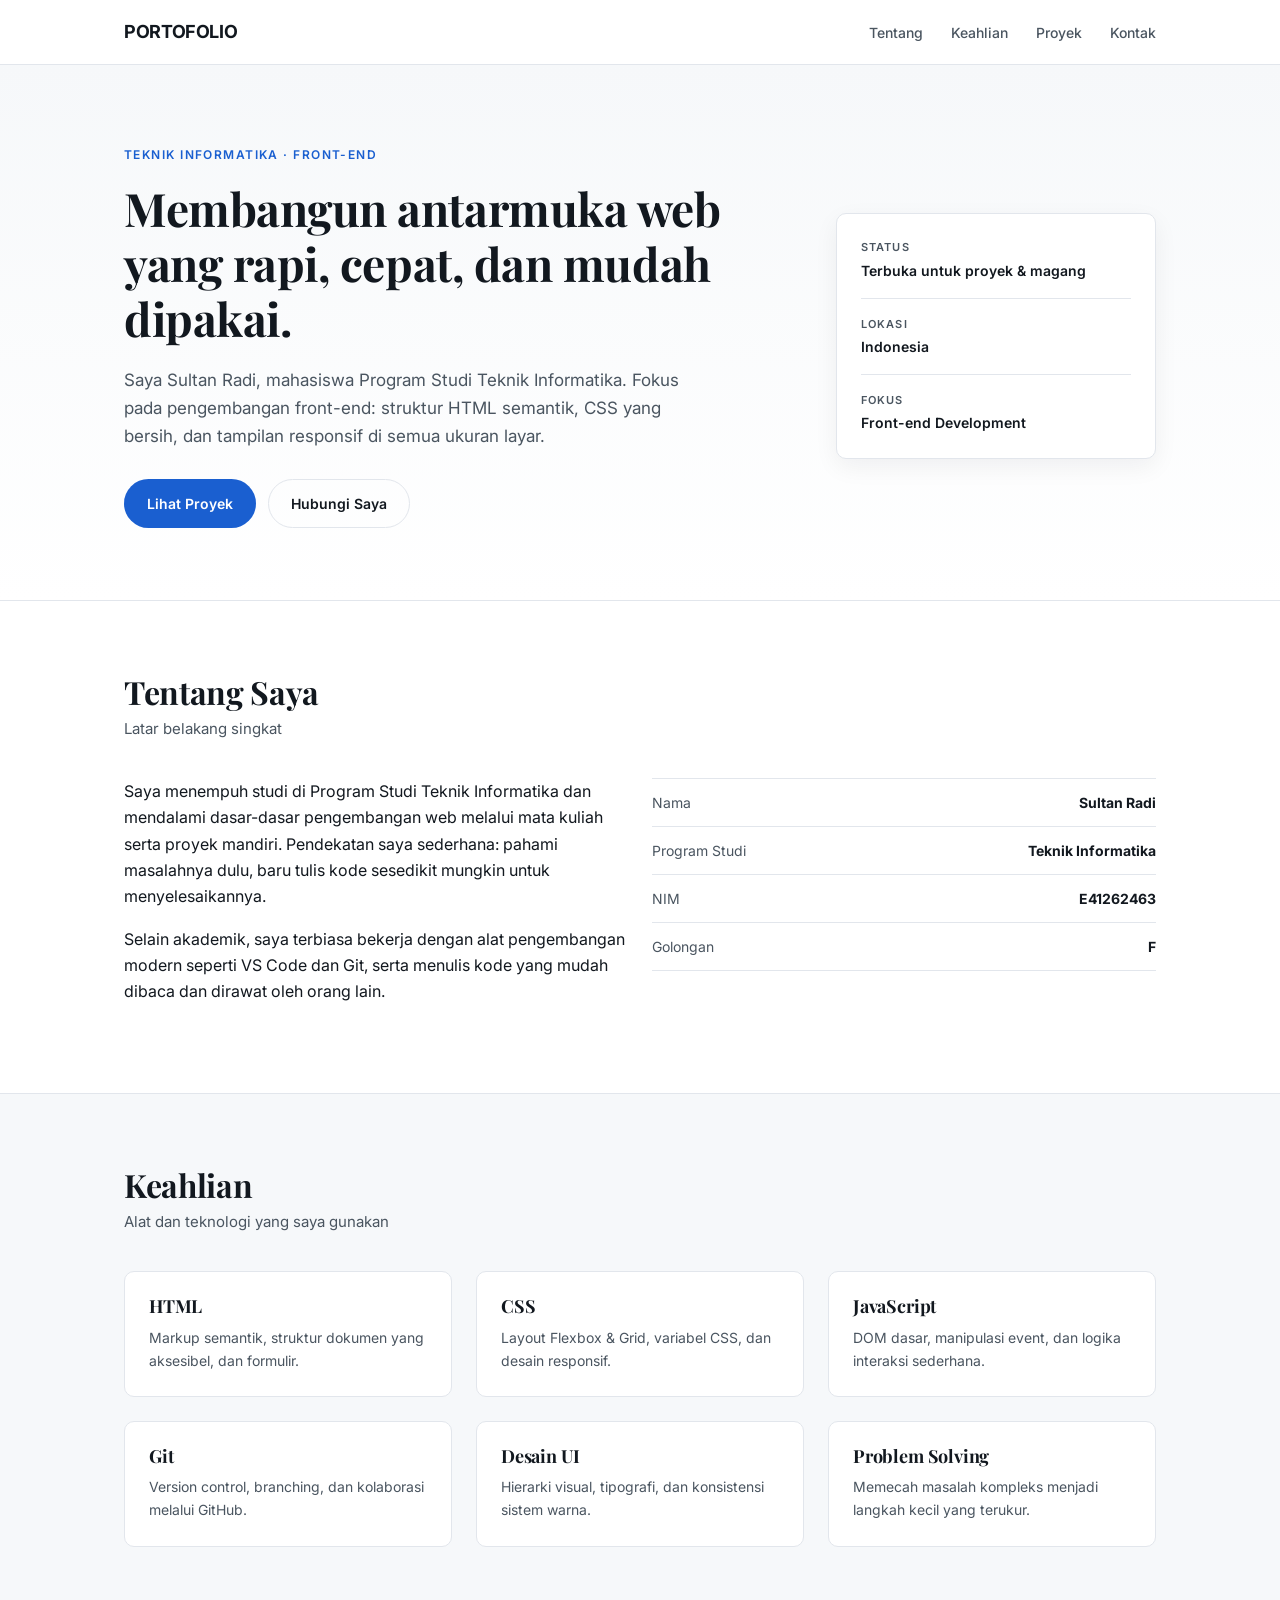
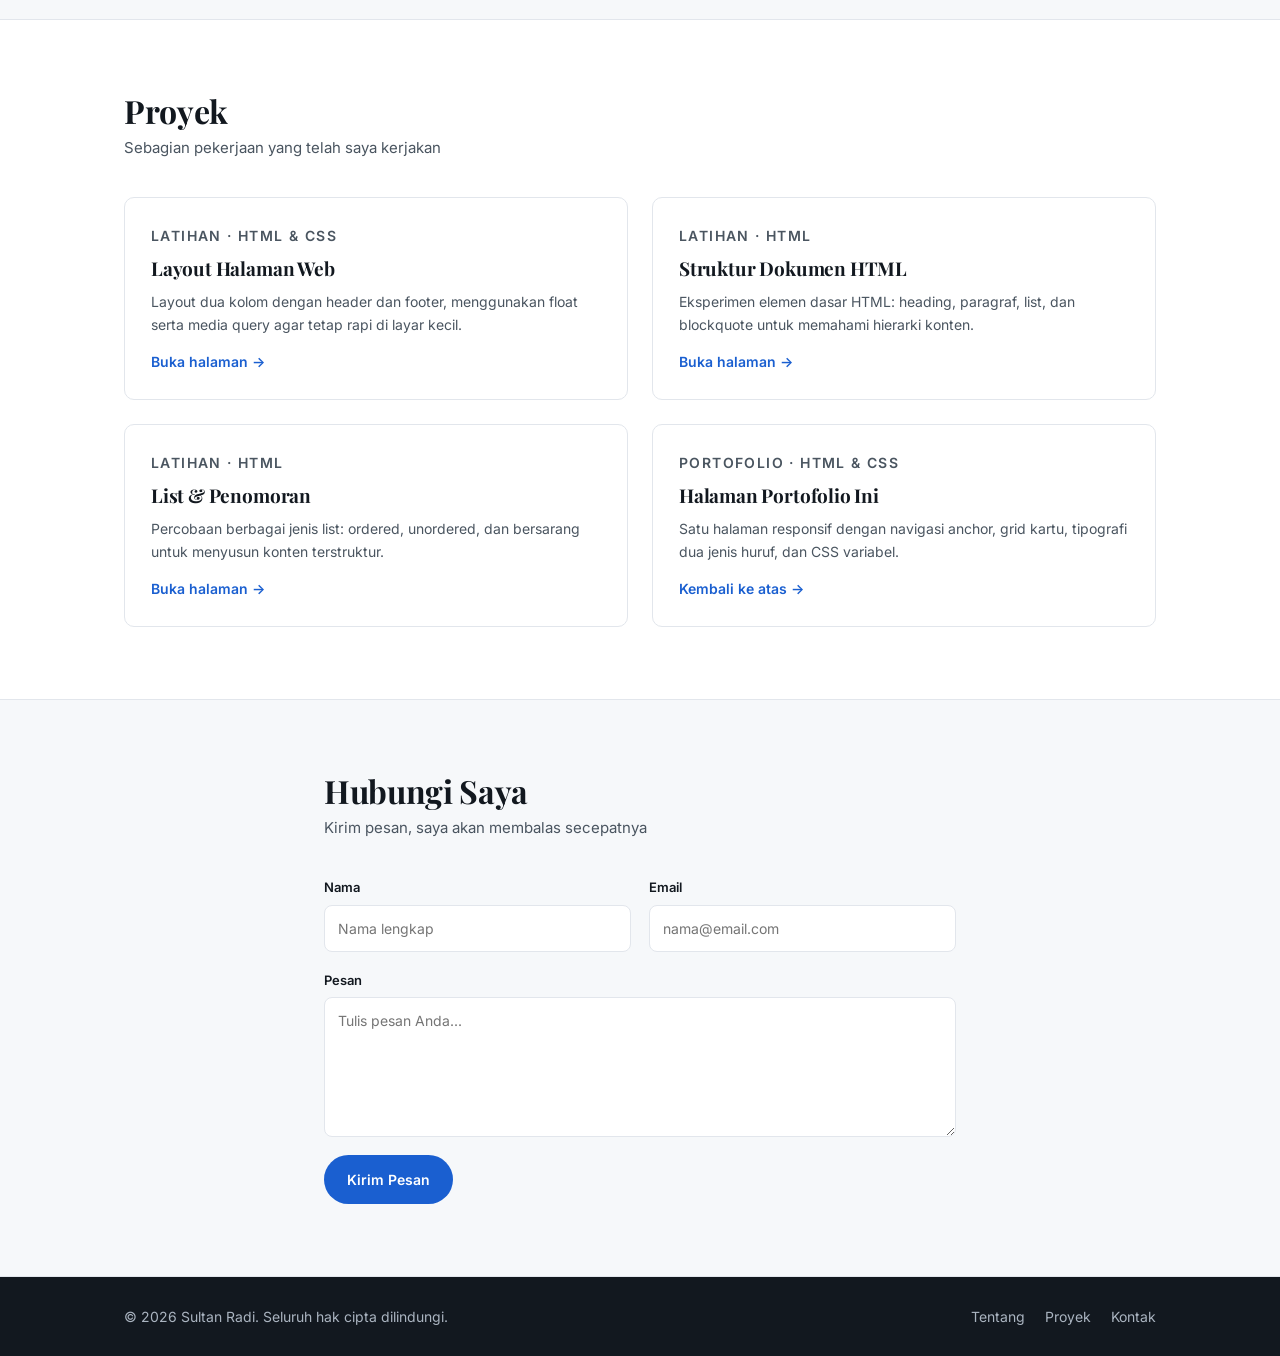
==== index.html @ d1cb9d8d "Update[SR]: Buat Website Sederhana" ====
<!DOCTYPE html>
<html lang="id">
<head>
  <meta charset="utf-8">
  <meta name="viewport" content="width=device-width, initial-scale=1">
  <title>Sultan Radi — Portfolio</title>
  <meta name="description" content="Portofolio Sultan Radi, mahasiswa Teknik Informatika. Front-end development.">
  <link rel="preconnect" href="https://fonts.googleapis.com">
  <link rel="preconnect" href="https://fonts.gstatic.com" crossorigin>
  <link href="https://fonts.googleapis.com/css2?family=Inter:wght@400;500;600;700&family=Playfair+Display:wght@600;700&display=swap" rel="stylesheet">
  <link rel="stylesheet" href="style.css">
</head>
<body>

  <header class="nav" id="top">
    <div class="wrap nav__inner">
      <a class="brand" href="#top">PORTOFOLIO</a>
      <nav>
        <ul class="nav__links">
          <li><a href="#about">Tentang</a></li>
          <li><a href="#skills">Keahlian</a></li>
          <li><a href="#projects">Proyek</a></li>
          <li><a href="#contact">Kontak</a></li>
        </ul>
      </nav>
    </div>
  </header>

  <main>

    <section class="hero">
      <div class="wrap hero__inner">
        <div>
          <p class="eyebrow">Teknik Informatika &middot; Front-end</p>
          <h1>Membangun antarmuka web yang rapi, cepat, dan mudah dipakai.</h1>
          <p class="lead">
            Saya Sultan Radi, mahasiswa Program Studi Teknik Informatika.
            Fokus pada pengembangan front-end: struktur HTML semantik, CSS yang
            bersih, dan tampilan responsif di semua ukuran layar.
          </p>
          <div class="hero__actions">
            <a class="btn btn--primary" href="#projects">Lihat Proyek</a>
            <a class="btn btn--ghost" href="#contact">Hubungi Saya</a>
          </div>
        </div>
        <aside class="hero__card">
          <p class="hero__card-label">Status</p>
          <p class="hero__card-value">Terbuka untuk proyek &amp; magang</p>
          <hr>
          <p class="hero__card-label">Lokasi</p>
          <p class="hero__card-value">Indonesia</p>
          <hr>
          <p class="hero__card-label">Fokus</p>
          <p class="hero__card-value">Front-end Development</p>
        </aside>
      </div>
    </section>

    <section class="section" id="about">
      <div class="wrap">
        <h2 class="section__title">Tentang Saya</h2>
        <p class="section__sub">Latar belakang singkat</p>
        <div class="grid grid--2">
          <div>
            <p>
              Saya menempuh studi di Program Studi Teknik Informatika dan mendalami
              dasar-dasar pengembangan web melalui mata kuliah serta proyek mandiri.
              Pendekatan saya sederhana: pahami masalahnya dulu, baru tulis kode
              sesedikit mungkin untuk menyelesaikannya.
            </p>
            <p>
              Selain akademik, saya terbiasa bekerja dengan alat pengembangan modern
              seperti VS Code dan Git, serta menulis kode yang mudah dibaca dan
              dirawat oleh orang lain.
            </p>
          </div>
          <ul class="facts">
            <li><span>Nama</span><strong>Sultan Radi</strong></li>
            <li><span>Program Studi</span><strong>Teknik Informatika</strong></li>
            <li><span>NIM</span><strong>E41262463</strong></li>
            <li><span>Golongan</span><strong>F</strong></li>
          </ul>
        </div>
      </div>
    </section>

    <section class="section section--alt" id="skills">
      <div class="wrap">
        <h2 class="section__title">Keahlian</h2>
        <p class="section__sub">Alat dan teknologi yang saya gunakan</p>
        <div class="grid grid--3">
          <article class="card">
            <h3>HTML</h3>
            <p>Markup semantik, struktur dokumen yang aksesibel, dan formulir.</p>
          </article>
          <article class="card">
            <h3>CSS</h3>
            <p>Layout Flexbox &amp; Grid, variabel CSS, dan desain responsif.</p>
          </article>
          <article class="card">
            <h3>JavaScript</h3>
            <p>DOM dasar, manipulasi event, dan logika interaksi sederhana.</p>
          </article>
          <article class="card">
            <h3>Git</h3>
            <p>Version control, branching, dan kolaborasi melalui GitHub.</p>
          </article>
          <article class="card">
            <h3>Desain UI</h3>
            <p>Hierarki visual, tipografi, dan konsistensi sistem warna.</p>
          </article>
          <article class="card">
            <h3>Problem Solving</h3>
            <p>Memecah masalah kompleks menjadi langkah kecil yang terukur.</p>
          </article>
        </div>
      </div>
    </section>

    <section class="section" id="projects">
      <div class="wrap">
        <h2 class="section__title">Proyek</h2>
        <p class="section__sub">Sebagian pekerjaan yang telah saya kerjakan</p>
        <div class="grid grid--2">

          <article class="project">
            <p class="project__tag">Latihan &middot; HTML &amp; CSS</p>
            <h3>Layout Halaman Web</h3>
            <p>
              Layout dua kolom dengan header dan footer, menggunakan float serta
              media query agar tetap rapi di layar kecil.
            </p>
            <a href="layout.html">Buka halaman &rarr;</a>
          </article>

          <article class="project">
            <p class="project__tag">Latihan &middot; HTML</p>
            <h3>Struktur Dokumen HTML</h3>
            <p>
              Eksperimen elemen dasar HTML: heading, paragraf, list, dan blockquote
              untuk memahami hierarki konten.
            </p>
            <a href="struktur2.html">Buka halaman &rarr;</a>
          </article>

          <article class="project">
            <p class="project__tag">Latihan &middot; HTML</p>
            <h3>List &amp; Penomoran</h3>
            <p>
              Percobaan berbagai jenis list: ordered, unordered, dan bersarang untuk
              menyusun konten terstruktur.
            </p>
            <a href="orderlist.html">Buka halaman &rarr;</a>
          </article>

          <article class="project">
            <p class="project__tag">Portofolio &middot; HTML &amp; CSS</p>
            <h3>Halaman Portofolio Ini</h3>
            <p>
              Satu halaman responsif dengan navigasi anchor, grid kartu, tipografi
              dua jenis huruf, dan CSS variabel.
            </p>
            <a href="#top">Kembali ke atas &rarr;</a>
          </article>

        </div>
      </div>
    </section>

    <section class="section section--alt" id="contact">
      <div class="wrap wrap--narrow">
        <h2 class="section__title">Hubungi Saya</h2>
        <p class="section__sub">Kirim pesan, saya akan membalas secepatnya</p>
        <form class="form" action="#" method="post">
          <div class="form__row">
            <div class="form__field">
              <label for="nama">Nama</label>
              <input id="nama" name="nama" type="text" placeholder="Nama lengkap" required>
            </div>
            <div class="form__field">
              <label for="email">Email</label>
              <input id="email" name="email" type="email" placeholder="nama@email.com" required>
            </div>
          </div>
          <div class="form__field">
            <label for="pesan">Pesan</label>
            <textarea id="pesan" name="pesan" rows="5" placeholder="Tulis pesan Anda..." required></textarea>
          </div>
          <button class="btn btn--primary" type="submit">Kirim Pesan</button>
        </form>
      </div>
    </section>

  </main>

  <footer class="footer">
    <div class="wrap footer__inner">
      <p>&copy; 2026 Sultan Radi. Seluruh hak cipta dilindungi.</p>
      <ul class="footer__links">
        <li><a href="#about">Tentang</a></li>
        <li><a href="#projects">Proyek</a></li>
        <li><a href="#contact">Kontak</a></li>
      </ul>
    </div>
  </footer>

</body>
</html>
---- style.css ----
:root {
  --ink: #12181f;
  --ink-soft: #4a5560;
  --line: #e2e6ec;
  --bg: #ffffff;
  --bg-alt: #f6f8fa;
  --accent: #1a5fd0;
  --accent-dark: #14479c;
  --radius: 10px;
  --wrap: 1080px;
}

* {
  box-sizing: border-box;
}

html {
  scroll-behavior: smooth;
}

body {
  margin: 0;
  font-family: "Inter", Arial, Helvetica, sans-serif;
  font-size: 16px;
  line-height: 1.65;
  color: var(--ink);
  background: var(--bg);
  -webkit-font-smoothing: antialiased;
}

h1, h2, h3 {
  font-family: "Playfair Display", Georgia, serif;
  line-height: 1.2;
  letter-spacing: -0.01em;
}

p {
  margin: 0 0 1em;
}

a {
  color: var(--accent);
}

.wrap {
  max-width: var(--wrap);
  margin: 0 auto;
  padding: 0 24px;
}

.wrap--narrow {
  max-width: 680px;
}

/* ---------- Nav ---------- */
.nav {
  position: sticky;
  top: 0;
  z-index: 10;
  background: rgba(255, 255, 255, 0.9);
  backdrop-filter: blur(8px);
  border-bottom: 1px solid var(--line);
}

.nav__inner {
  display: flex;
  align-items: center;
  justify-content: space-between;
  gap: 24px;
  min-height: 64px;
  flex-wrap: wrap;
}

.brand {
  font-weight: 700;
  font-size: 18px;
  letter-spacing: -0.02em;
  color: var(--ink);
  text-decoration: none;
}

.nav__links {
  display: flex;
  gap: 28px;
  margin: 0;
  padding: 0;
  list-style: none;
}

.nav__links a {
  color: var(--ink-soft);
  text-decoration: none;
  font-size: 14px;
  font-weight: 500;
}

.nav__links a:hover {
  color: var(--accent);
}

/* ---------- Hero ---------- */
.hero {
  padding: 80px 0 72px;
  border-bottom: 1px solid var(--line);
  background: linear-gradient(180deg, var(--bg-alt), var(--bg));
}

.hero__inner {
  display: grid;
  grid-template-columns: 1fr 320px;
  gap: 56px;
  align-items: center;
}

.eyebrow {
  margin: 0 0 16px;
  font-size: 12px;
  font-weight: 600;
  letter-spacing: 0.12em;
  text-transform: uppercase;
  color: var(--accent);
}

.hero h1 {
  margin: 0 0 20px;
  font-size: clamp(30px, 4.4vw, 46px);
}

.lead {
  font-size: 17px;
  color: var(--ink-soft);
  max-width: 52ch;
}

.hero__actions {
  display: flex;
  flex-wrap: wrap;
  gap: 12px;
  margin-top: 28px;
}

.hero__card {
  padding: 24px;
  background: var(--bg);
  border: 1px solid var(--line);
  border-radius: var(--radius);
  box-shadow: 0 8px 24px rgba(18, 24, 31, 0.06);
}

.hero__card hr {
  height: 0;
  margin: 16px 0;
  border: 0;
  border-top: 1px solid var(--line);
}

.hero__card-label {
  margin: 0 0 2px;
  font-size: 11px;
  font-weight: 600;
  letter-spacing: 0.1em;
  text-transform: uppercase;
  color: var(--ink-soft);
}

.hero__card-value {
  margin: 0;
  font-size: 14px;
  font-weight: 600;
}

/* ---------- Buttons ---------- */
.btn {
  display: inline-block;
  padding: 12px 22px;
  font-size: 14px;
  font-weight: 600;
  text-decoration: none;
  border: 1px solid transparent;
  border-radius: 999px;
  cursor: pointer;
  transition: background 0.15s ease, color 0.15s ease, border-color 0.15s ease;
}

.btn--primary {
  background: var(--accent);
  color: #fff;
}

.btn--primary:hover {
  background: var(--accent-dark);
}

.btn--ghost {
  background: transparent;
  color: var(--ink);
  border-color: var(--line);
}

.btn--ghost:hover {
  border-color: var(--ink);
}

/* ---------- Sections ---------- */
.section {
  padding: 72px 0;
  border-bottom: 1px solid var(--line);
}

.section--alt {
  background: var(--bg-alt);
}

.section__title {
  margin: 0 0 6px;
  font-size: clamp(24px, 3vw, 32px);
}

.section__sub {
  margin: 0 0 36px;
  color: var(--ink-soft);
  font-size: 15px;
}

.grid {
  display: grid;
  gap: 24px;
}

.grid--2 {
  grid-template-columns: 1fr 1fr;
  align-items: start;
}

.grid--3 {
  grid-template-columns: repeat(3, 1fr);
}

/* ---------- Cards ---------- */
.card {
  padding: 24px;
  background: var(--bg);
  border: 1px solid var(--line);
  border-radius: var(--radius);
  transition: border-color 0.15s ease, box-shadow 0.15s ease;
}

.card:hover {
  border-color: #c9d2dd;
  box-shadow: 0 6px 18px rgba(18, 24, 31, 0.06);
}

.card h3 {
  margin: 0 0 8px;
  font-size: 18px;
}

.card p {
  margin: 0;
  font-size: 14px;
  color: var(--ink-soft);
}

/* ---------- Facts list ---------- */
.facts {
  margin: 0;
  padding: 0;
  list-style: none;
  border-top: 1px solid var(--line);
}

.facts li {
  display: flex;
  justify-content: space-between;
  gap: 16px;
  padding: 12px 0;
  border-bottom: 1px solid var(--line);
  font-size: 14px;
}

.facts span {
  color: var(--ink-soft);
}

/* ---------- Projects ---------- */
.project {
  display: flex;
  flex-direction: column;
  padding: 26px;
  background: var(--bg);
  border: 1px solid var(--line);
  border-radius: var(--radius);
}

.project__tag {
  margin: 0 0 10px;
  font-size: 11px;
  font-weight: 600;
  letter-spacing: 0.1em;
  text-transform: uppercase;
  color: var(--accent);
}

.project h3 {
  margin: 0 0 10px;
  font-size: 19px;
}

.project p {
  font-size: 14px;
  color: var(--ink-soft);
}

.project a {
  margin-top: auto;
  font-size: 14px;
  font-weight: 600;
  text-decoration: none;
}

.project a:hover {
  text-decoration: underline;
}

/* ---------- Form ---------- */
.form {
  display: flex;
  flex-direction: column;
  gap: 18px;
}

.form__row {
  display: grid;
  grid-template-columns: 1fr 1fr;
  gap: 18px;
}

.form__field {
  display: flex;
  flex-direction: column;
  gap: 6px;
}

.form label {
  font-size: 13px;
  font-weight: 600;
}

.form input,
.form textarea {
  padding: 11px 13px;
  font: inherit;
  font-size: 14px;
  color: var(--ink);
  background: var(--bg);
  border: 1px solid var(--line);
  border-radius: 8px;
}

.form input:focus,
.form textarea:focus {
  outline: 2px solid var(--accent);
  outline-offset: 1px;
  border-color: var(--accent);
}

.form button {
  align-self: flex-start;
  font: inherit;
  font-size: 14px;
  font-weight: 600;
}

/* ---------- Footer ---------- */
.footer {
  padding: 28px 0;
  background: var(--ink);
  color: #aab4c0;
  font-size: 14px;
}

.footer__inner {
  display: flex;
  align-items: center;
  justify-content: space-between;
  gap: 16px;
  flex-wrap: wrap;
}

.footer p {
  margin: 0;
}

.footer__links {
  display: flex;
  gap: 20px;
  margin: 0;
  padding: 0;
  list-style: none;
}

.footer__links a {
  color: #aab4c0;
  text-decoration: none;
}

.footer__links a:hover {
  color: #fff;
}

/* ---------- Responsive ---------- */
@media (max-width: 900px) {
  .hero__inner {
    grid-template-columns: 1fr;
    gap: 36px;
  }

  .grid--3 {
    grid-template-columns: 1fr 1fr;
  }
}

@media (max-width: 680px) {
  .hero {
    padding: 56px 0;
  }

  .section {
    padding: 56px 0;
  }

  .grid--2,
  .grid--3,
  .form__row {
    grid-template-columns: 1fr;
  }

  .nav__inner {
    padding-top: 12px;
    padding-bottom: 12px;
  }

  .nav__links {
    gap: 18px;
  }
}
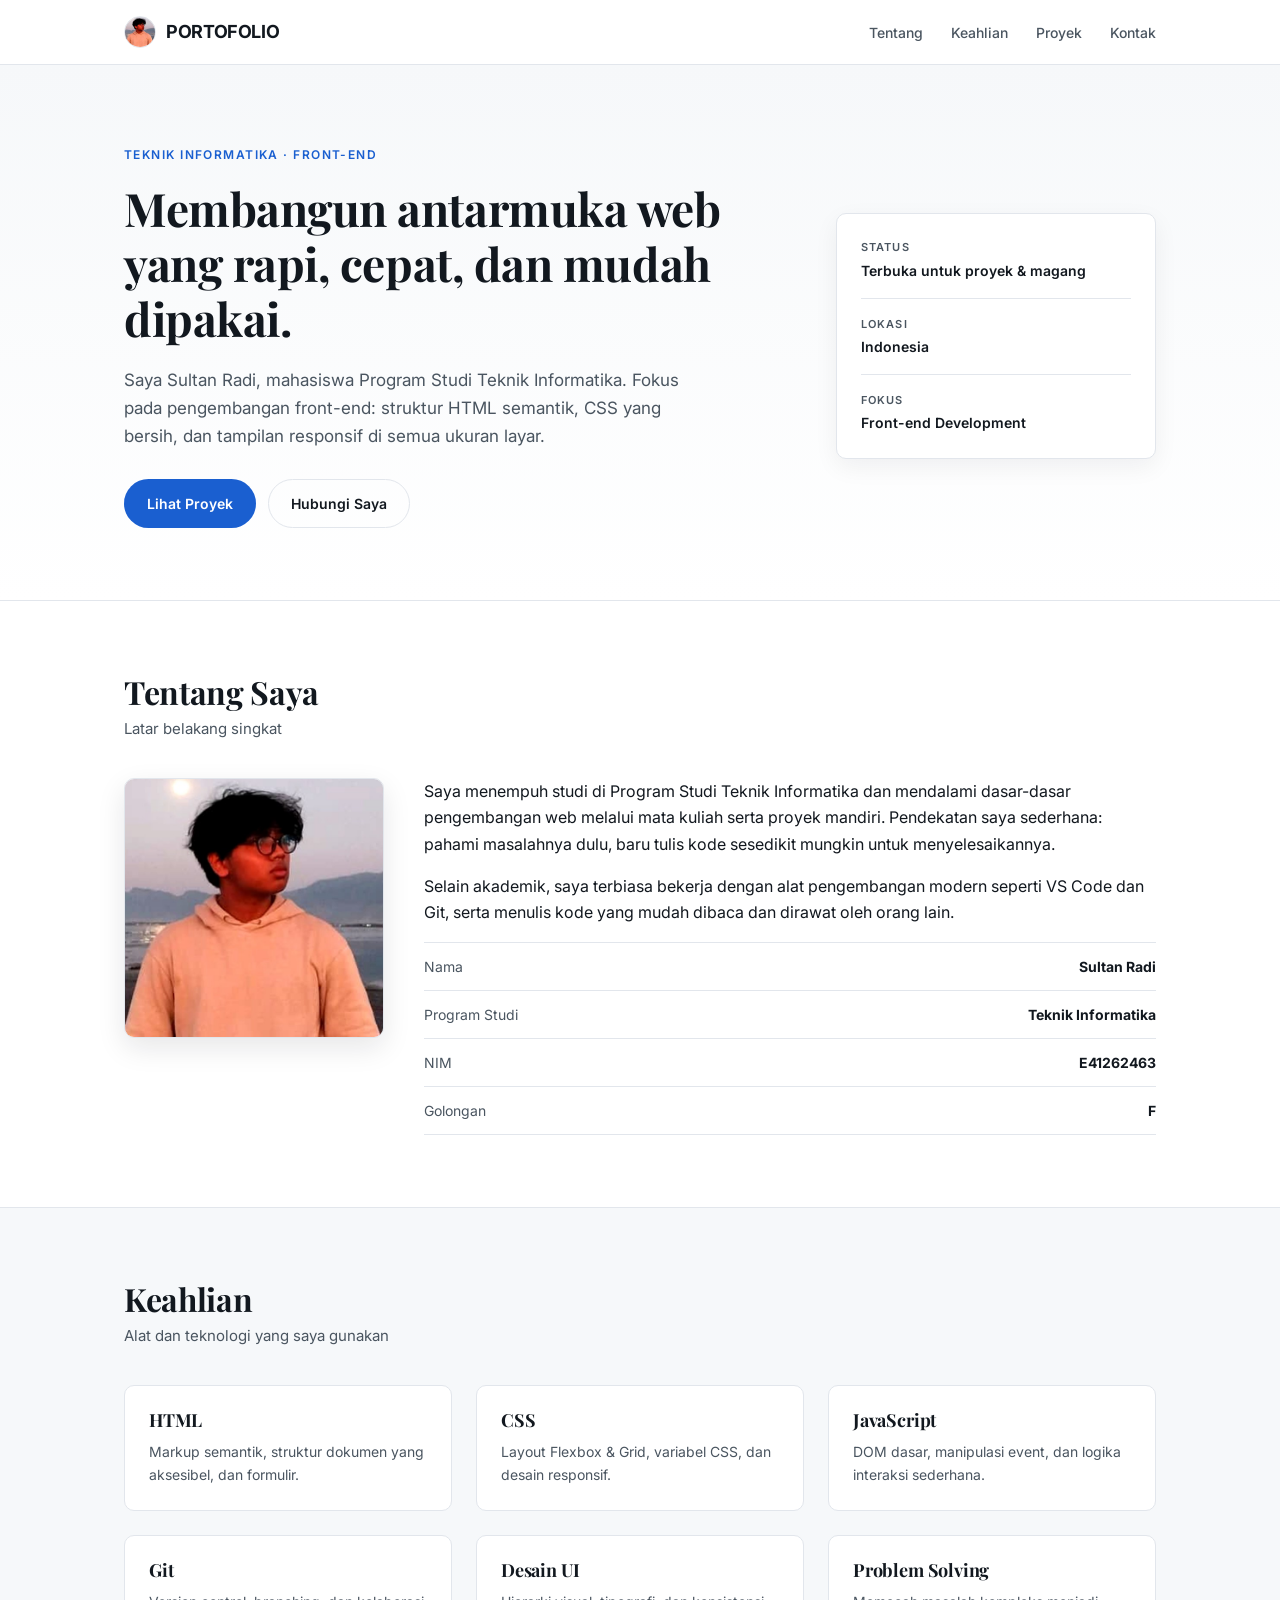
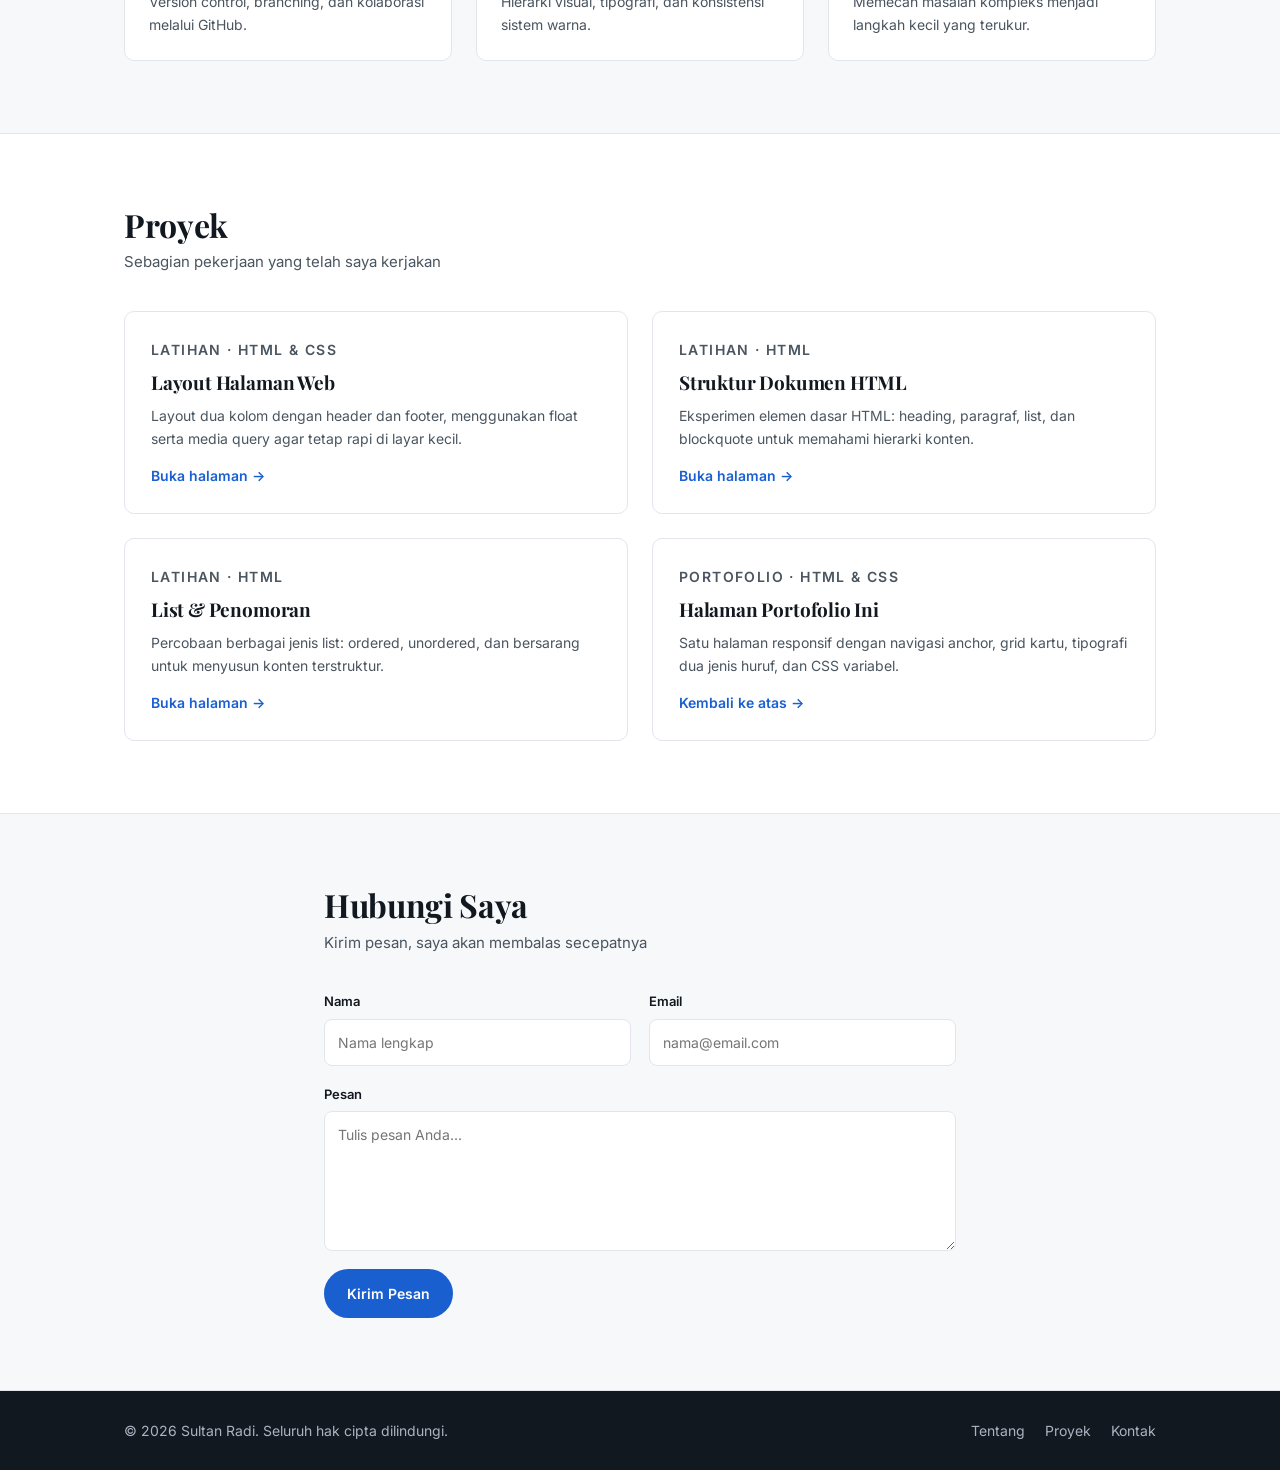
==== commit 76c1623e: "Update[SR]: Buat Website Sederhana" ====
--- a/index.html
+++ b/index.html
@@ -14,7 +14,10 @@
 
   <header class="nav" id="top">
     <div class="wrap nav__inner">
-      <a class="brand" href="#top">PORTOFOLIO</a>
+      <a class="brand" href="#top">
+        <img class="brand__avatar" src="foto-avatar.jpg" alt="Foto Sultan Radi" width="32" height="32">
+        PORTOFOLIO
+      </a>
       <nav>
         <ul class="nav__links">
           <li><a href="#about">Tentang</a></li>
@@ -60,7 +63,10 @@
       <div class="wrap">
         <h2 class="section__title">Tentang Saya</h2>
         <p class="section__sub">Latar belakang singkat</p>
-        <div class="grid grid--2">
+        <div class="grid grid--about">
+          <figure class="photo">
+            <img src="foto-profil.jpg" alt="Foto Sultan Radi" width="600" height="600">
+          </figure>
           <div>
             <p>
               Saya menempuh studi di Program Studi Teknik Informatika dan mendalami
@@ -73,13 +79,13 @@
               seperti VS Code dan Git, serta menulis kode yang mudah dibaca dan
               dirawat oleh orang lain.
             </p>
-          </div>
-          <ul class="facts">
-            <li><span>Nama</span><strong>Sultan Radi</strong></li>
-            <li><span>Program Studi</span><strong>Teknik Informatika</strong></li>
-            <li><span>NIM</span><strong>E41262463</strong></li>
-            <li><span>Golongan</span><strong>F</strong></li>
-          </ul>
+            <ul class="facts">
+              <li><span>Nama</span><strong>Sultan Radi</strong></li>
+              <li><span>Program Studi</span><strong>Teknik Informatika</strong></li>
+              <li><span>NIM</span><strong>E41262463</strong></li>
+              <li><span>Golongan</span><strong>F</strong></li>
+            </ul>
+          </div>
         </div>
       </div>
     </section>
@@ -130,7 +136,7 @@
               Layout dua kolom dengan header dan footer, menggunakan float serta
               media query agar tetap rapi di layar kecil.
             </p>
-            <a href="layout.html">Buka halaman &rarr;</a>
+            <a href="/pages/layout.html">Buka halaman &rarr;</a>
           </article>
 
           <article class="project">
@@ -140,7 +146,7 @@
               Eksperimen elemen dasar HTML: heading, paragraf, list, dan blockquote
               untuk memahami hierarki konten.
             </p>
-            <a href="struktur2.html">Buka halaman &rarr;</a>
+            <a href="/pages/struktur2.html">Buka halaman &rarr;</a>
           </article>
 
           <article class="project">
@@ -150,7 +156,7 @@
               Percobaan berbagai jenis list: ordered, unordered, dan bersarang untuk
               menyusun konten terstruktur.
             </p>
-            <a href="orderlist.html">Buka halaman &rarr;</a>
+            <a href="/pages/orderlist.html">Buka halaman &rarr;</a>
           </article>
 
           <article class="project">
--- a/style.css
+++ b/style.css
@@ -72,6 +72,9 @@
 }
 
 .brand {
+  display: inline-flex;
+  align-items: center;
+  gap: 10px;
   font-weight: 700;
   font-size: 18px;
   letter-spacing: -0.02em;
@@ -79,6 +82,14 @@
   text-decoration: none;
 }
 
+.brand__avatar {
+  width: 32px;
+  height: 32px;
+  border-radius: 50%;
+  object-fit: cover;
+  border: 1px solid var(--line);
+}
+
 .nav__links {
   display: flex;
   gap: 28px;
@@ -236,6 +247,27 @@
   grid-template-columns: repeat(3, 1fr);
 }
 
+.grid--about {
+  grid-template-columns: 260px 1fr;
+  gap: 40px;
+  align-items: start;
+}
+
+/* ---------- Photo ---------- */
+.photo {
+  margin: 0;
+  border-radius: var(--radius);
+  overflow: hidden;
+  border: 1px solid var(--line);
+  box-shadow: 0 10px 28px rgba(18, 24, 31, 0.1);
+}
+
+.photo img {
+  display: block;
+  width: 100%;
+  height: auto;
+}
+
 /* ---------- Cards ---------- */
 .card {
   padding: 24px;
@@ -431,8 +463,17 @@
 
   .grid--2,
   .grid--3,
+  .grid--about,
   .form__row {
     grid-template-columns: 1fr;
+  }
+
+  .grid--about {
+    justify-items: start;
+  }
+
+  .photo {
+    max-width: 220px;
   }
 
   .nav__inner {
